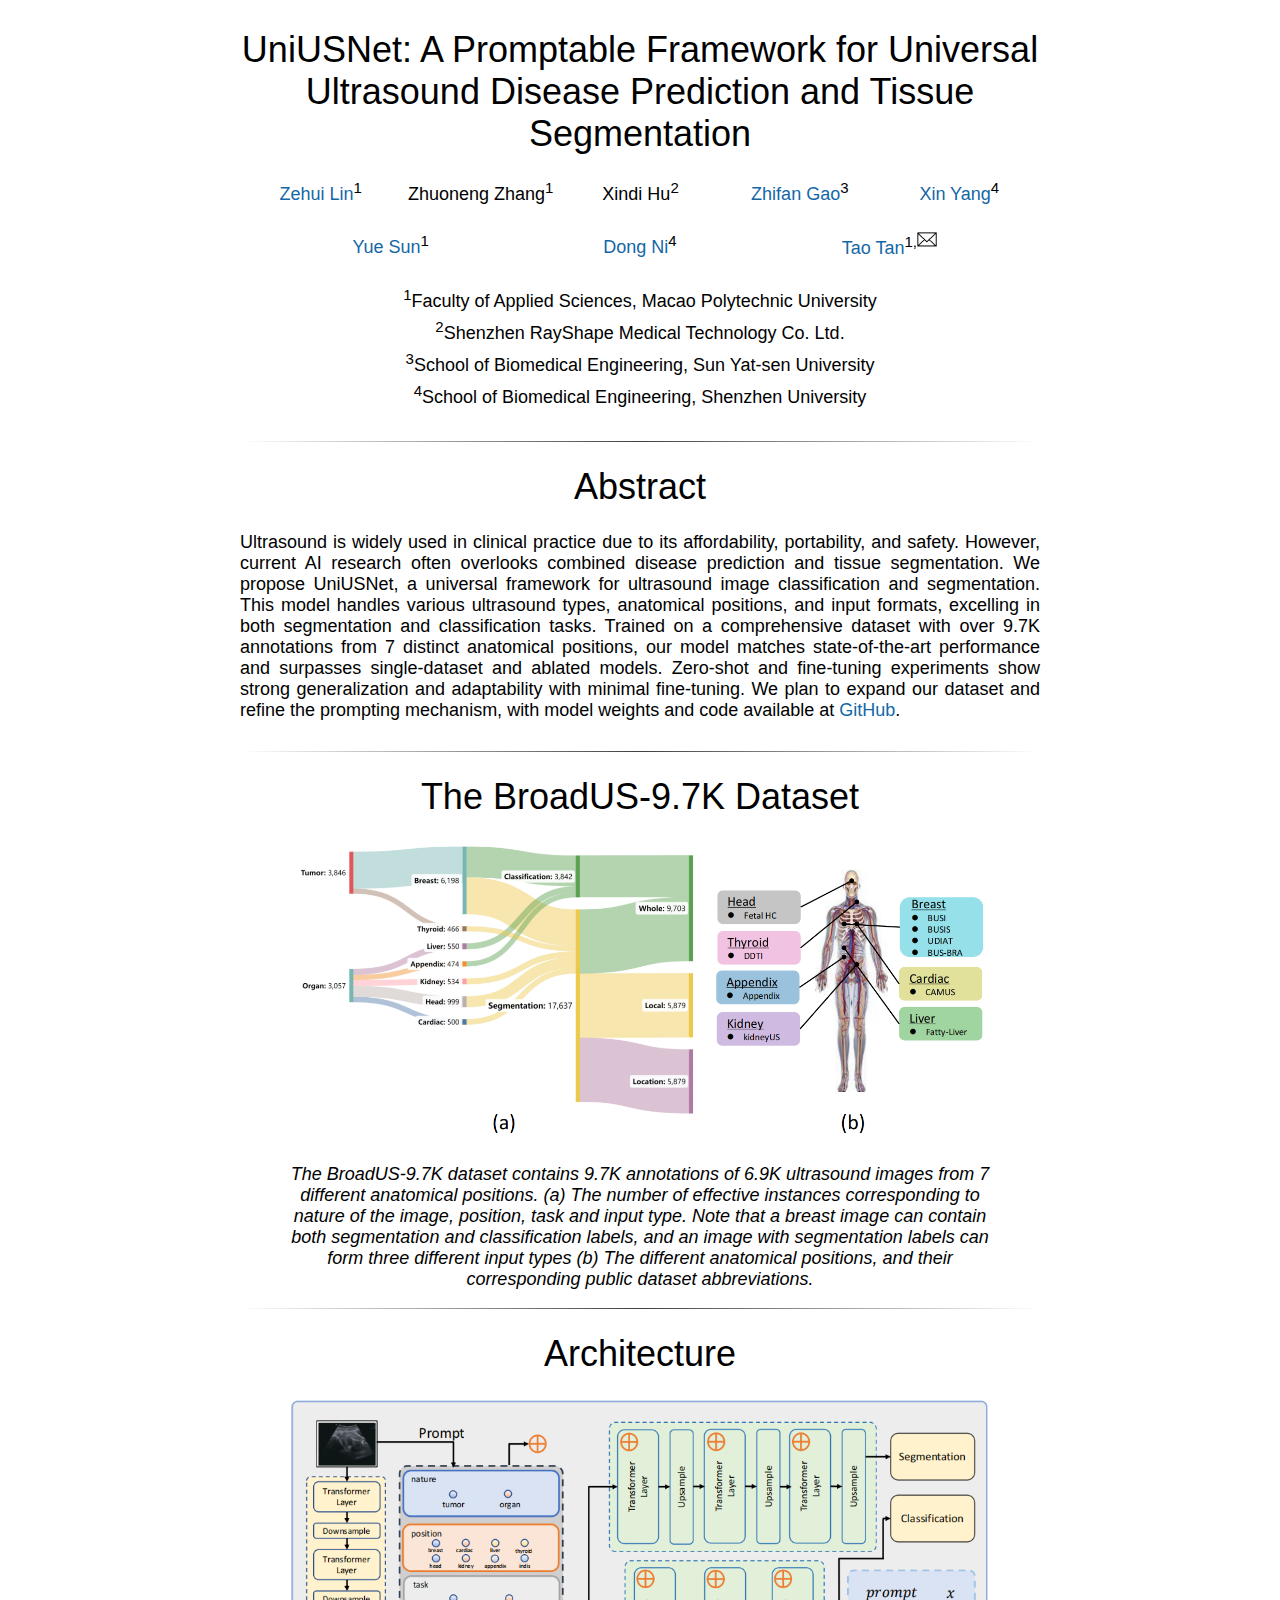
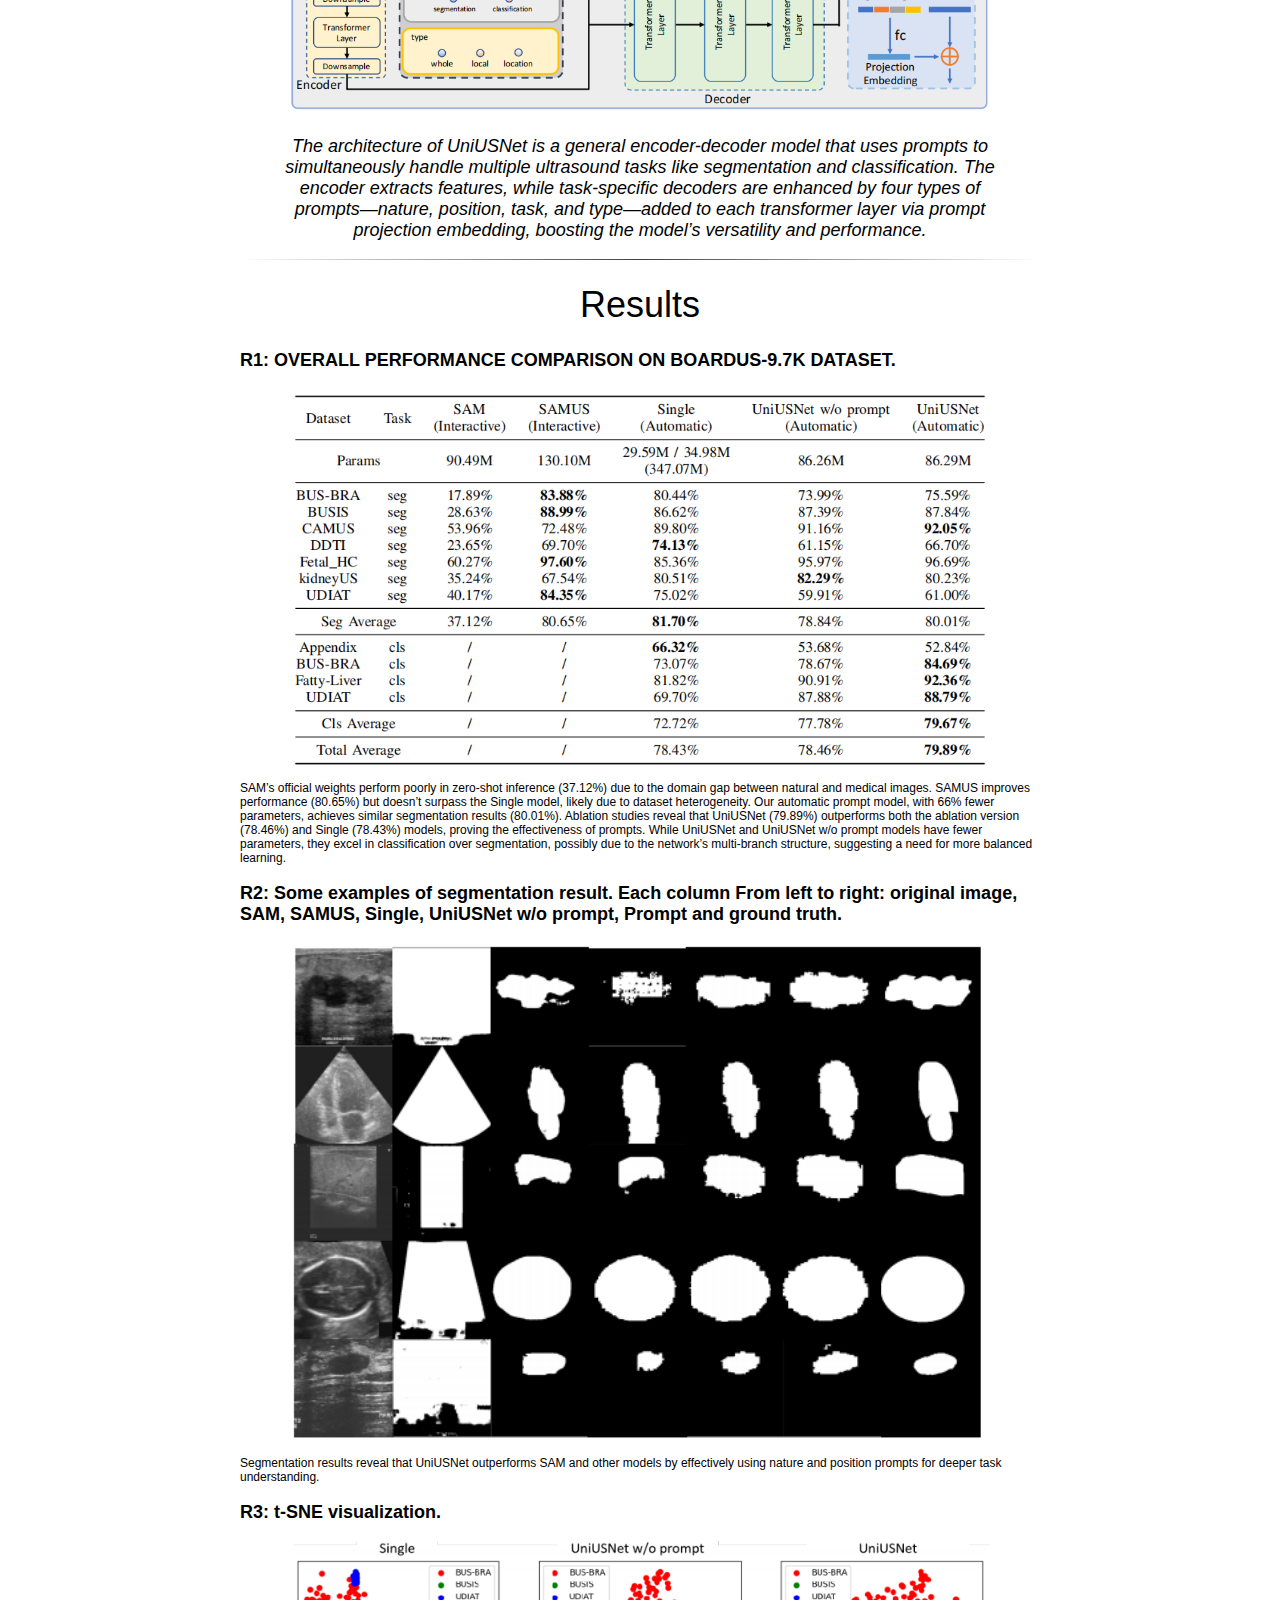
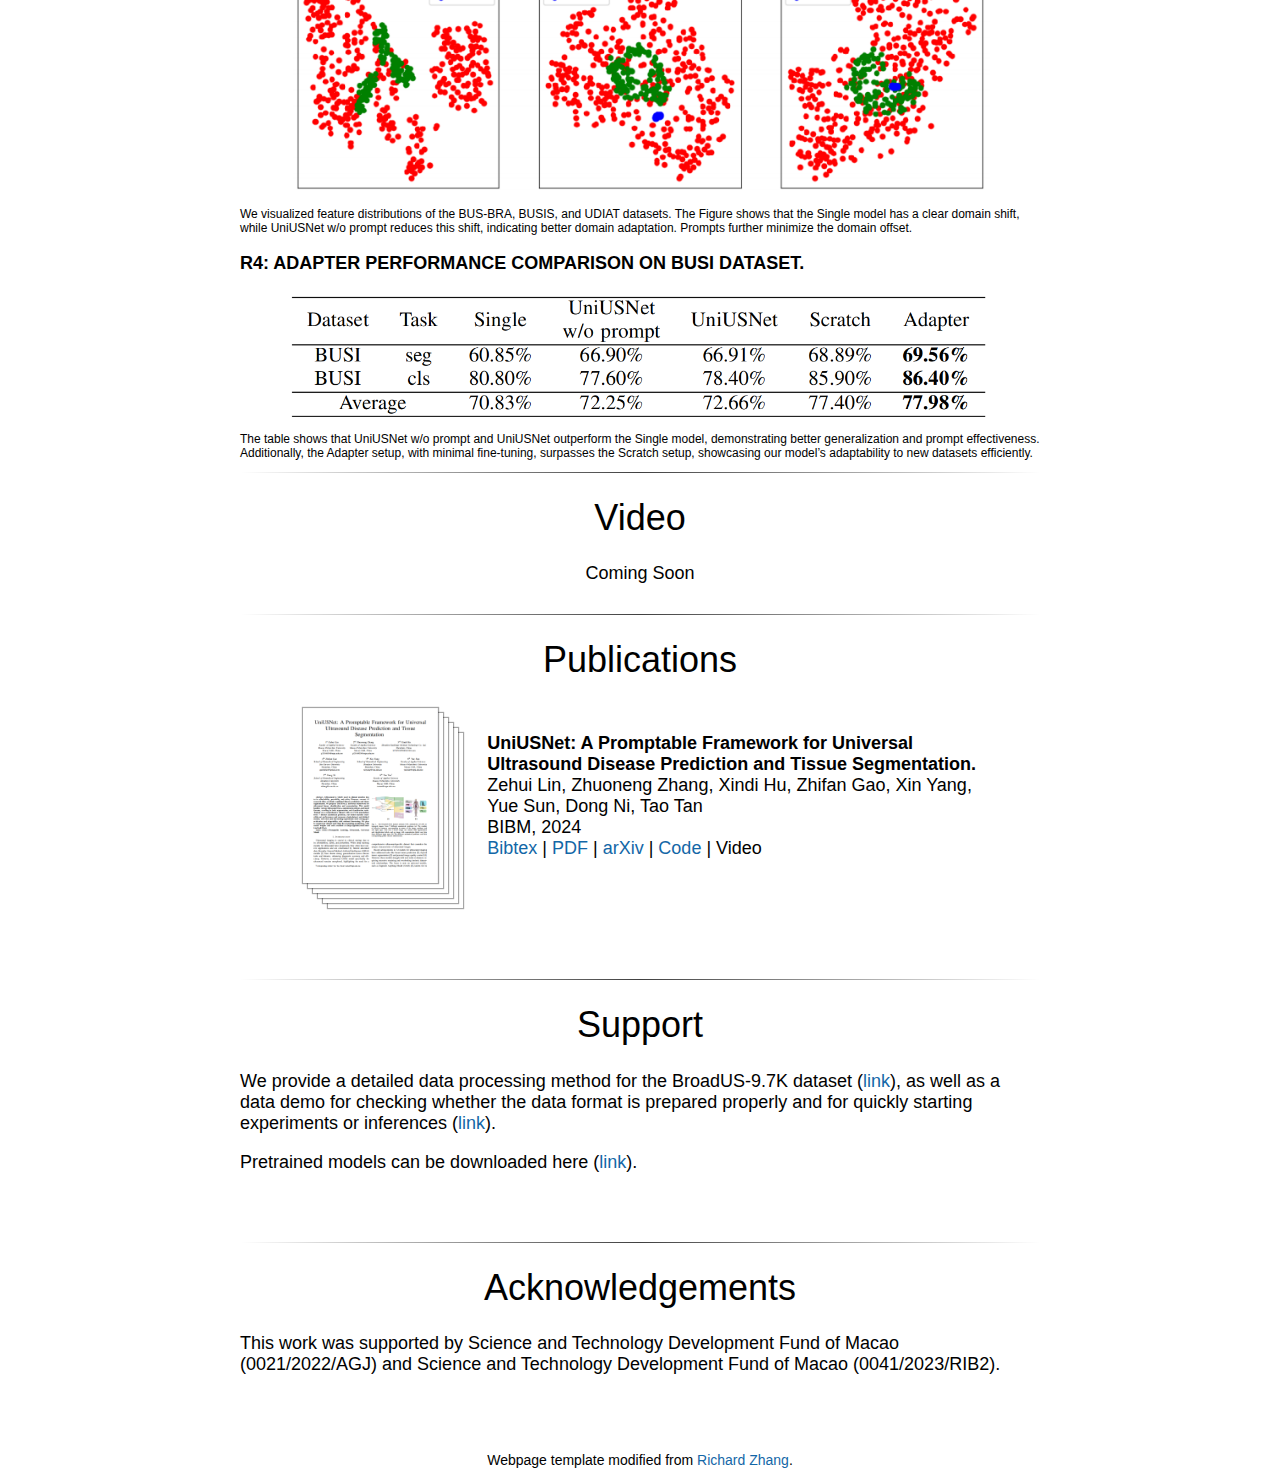
==== UniUSNet/index.html @ cc4ef0de "upload index.html for uniusnet" ====
<html>

<head>
    <meta http-equiv="Content-Type" content="text/html; charset=UTF-8">

    <meta name="viewport" content="width=device-width, initial-scale=1.0">
    <meta name="keywords"
        content="UniUSNet: A Promptable Framework for Universal Ultrasound Disease Prediction and Tissue Segmentation, UniUSNet">
    <meta name="description"
        content="UniUSNet: A Promptable Framework for Universal Ultrasound Disease Prediction and Tissue Segmentation, BIBM 2024">
    <title>UniUSNet: A Promptable Framework for Universal Ultrasound Disease Prediction and Tissue Segmentation</title>

    <link rel="stylesheet" type="text/css" href="./resources/text.css">

    <meta property="og:image" content='./resources/uniusnet.png'>
    <meta property="og:title"
        content="UniUSNet: A Promptable Framework for Universal Ultrasound Disease Prediction and Tissue Segmentation, BIBM 2024">
</head>




<body>

    <br>
    <center>
        <span style="font-size:36px">
            UniUSNet: A Promptable Framework for Universal Ultrasound Disease Prediction and Tissue Segmentation </span>
    </center>
    <br>

    <!-- 第一行作者 -->
    <table align="center" width="800px">
        <tbody>
            <tr>

                <td align="center" width="160px">
                    <center>
                        <span style="font-size:18px"><a href="https://zehui-lin.github.io/">Zehui
                                Lin</a><sup>1</sup></span>
                    </center>
                </td>

                <td align="center" width="160px">
                    <center>
                        <span style="font-size:18px">Zhuoneng Zhang<sup>1</sup></span>
                    </center>
                </td>

                <td align="center" width="160px">
                    <center>
                        <span style="font-size:18px">Xindi Hu<sup>2</sup></span>
                    </center>
                </td>

                <td align="center" width="160px">
                    <center>
                        <span style="font-size:18px"><a href="https://zhifan-gao.github.io/">Zhifan
                                Gao</a><sup>3</sup></span>
                    </center>
                </td>

                <td align="center" width="160px">
                    <center>
                        <span style="font-size:18px"><a href="https://xy0806.github.io/">Xin Yang</a><sup>4</sup></span>
                    </center>
                </td>

            </tr>
        </tbody>
    </table><br>


    <!-- 第二行作者 -->
    <table align="center" width="750px">
        <tbody>
            <tr>

                <td align="center" width="160px">
                    <center>
                        <span style="font-size:18px"><a
                                href="https://scholar.google.com/citations?hl=en&user=lxxn3CcAAAAJ">Yue
                                Sun</a><sup>1</sup></span>
                    </center>
                </td>

                <td align="center" width="160px">
                    <center>
                        <span style="font-size:18px"><a
                                href="https://scholar.google.com/citations?user=J27J2VUAAAAJ&hl=en&oi=ao">Dong
                                Ni</a><sup>4</sup></span>
                    </center>
                </td>

                <td align="center" width="160px">
                    <center>
                        <span style="font-size:18px"><a
                                href="https://scholar.google.com/citations?user=lLg3WRkAAAAJ&hl=en&oi=ao">Tao
                                Tan</a><sup>1,<img class="round" style="width:20px"
                                    src="./resources/corresponding_fig.png"></sup></span>
                    </center>
                </td>

            </tr>
        </tbody>
    </table><br>




    <!-- 单位 -->
    <table align="center" width="700px">
        <tbody>
            <tr>
                <td align="center" width="300px">
                    <center>
                        <span style="font-size:18px"><sup>1</sup>Faculty of Applied Sciences, Macao Polytechnic
                            University</span>
                    </center>
                </td>
            </tr>
        </tbody>
    </table>

    <table align="center" width="700px">
        <tbody>
            <tr>
                <td align="center" width="600px">
                    <center>
                        <span style="font-size:18px"><sup>2</sup>Shenzhen RayShape Medical Technology Co. Ltd.</span>
                    </center>
                </td>
            </tr>
        </tbody>
    </table>

    <table align="center" width="700px">
        <tbody>
            <tr>
                <td align="center" width="600px">
                    <center>
                        <span style="font-size:18px"><sup>3</sup>School of Biomedical Engineering,
                            Sun Yat-sen University</span>
                    </center>
                </td>

            </tr>
        </tbody>
    </table>

    <table align="center" width="700px">
        <tbody>
            <tr>
                <td align="center" width="600px">
                    <center>
                        <span style="font-size:18px"><sup>4</sup>School of Biomedical Engineering, Shenzhen
                            University</span>
                    </center>
                </td>

            </tr>
        </tbody>
    </table>

    <br>
    <hr>
    <center>
        <h1>Abstract</h1>
    </center>
    <div align="justify">
        Ultrasound is widely used in clinical practice due to its affordability, portability, and safety. However,
        current AI research often overlooks combined disease prediction and tissue segmentation. We propose UniUSNet, a
        universal framework for ultrasound image classification and segmentation. This model handles various ultrasound
        types, anatomical positions, and input formats, excelling in both segmentation and classification tasks. Trained
        on a comprehensive dataset with over 9.7K annotations from 7 distinct anatomical positions, our model matches
        state-of-the-art performance and surpasses single-dataset and ablated models. Zero-shot and fine-tuning
        experiments show strong generalization and adaptability with minimal fine-tuning. We plan to expand our dataset
        and refine the prompting mechanism, with model weights and code available at <a
            href="https://github.com/Zehui-Lin/UniUSNet">GitHub</a>.
    </div>
    <br>

    <hr>
    <center>
        <h1>The BroadUS-9.7K Dataset</h1>
    </center>
    <p>
    <figure>
        <img style="width:700px" src='./resources/dataset.png'>
        <br><br>
        <figcaption>The BroadUS-9.7K dataset contains 9.7K annotations of 6.9K ultrasound images from 7 different
            anatomical positions. (a) The number of effective instances corresponding to nature of the image, position,
            task and input type. Note that a breast image can contain both segmentation and classification labels, and
            an image with segmentation labels can form three different input types (b) The different anatomical
            positions, and their corresponding public dataset abbreviations.
        </figcaption>
    </figure>
    </p>


    <hr>
    <center>
        <h1>Architecture</h1>
    </center>
    <p>
    <figure>
        <img style="width:700px" src='./resources/uniusnet.png'>
        <br><br>
        <figcaption>The architecture of UniUSNet is a general encoder-decoder model that uses prompts to simultaneously
            handle multiple ultrasound tasks like segmentation and classification. The encoder extracts features, while
            task-specific decoders are enhanced by four types of prompts—nature, position, task, and type—added to each
            transformer layer via prompt projection embedding, boosting the model’s versatility and performance.
        </figcaption>
    </figure>
    </p>


    <hr>
    <center>
        <h1>Results</h1>
    </center>

    <p style="font-weight: bold; font-size: large;">
        R1: OVERALL PERFORMANCE COMPARISON ON BOARDUS-9.7K DATASET.
    </p>
    <p>
        <center><img style="width:700px" src='./resources/result1.png'></center>
    </p>
    <p>
        <style>
            p {
                font-size: 12px;
            }
        </style>
            SAM’s official weights perform poorly in zero-shot inference (37.12%) due to the domain gap between natural and medical images. SAMUS improves performance (80.65%) but doesn’t surpass the Single model, likely due to dataset heterogeneity. Our automatic prompt model, with 66% fewer parameters, achieves similar segmentation results (80.01%). Ablation studies reveal that UniUSNet (79.89%) outperforms both the ablation version (78.46%) and Single (78.43%) models, proving the effectiveness of prompts. While UniUSNet and UniUSNet w/o prompt models have fewer parameters, they excel in classification over segmentation, possibly due to the network’s multi-branch structure, suggesting a need for more balanced learning.
    </p>

    <p style="font-weight: bold; font-size: large;">
        R2: Some examples of segmentation result. Each column From left to
        right: original image, SAM, SAMUS, Single, UniUSNet w/o prompt, Prompt
        and ground truth.
    </p>
    <p>
        <center><img style="width:700px" src='./resources/result2.png'></center>
    </p>

    <p>
        <style>
            p {
                font-size: 12px;
            }
        </style>
        Segmentation results reveal that UniUSNet outperforms SAM and other models by effectively using nature and position prompts for deeper task understanding.
    </p>

    <p style="font-weight: bold; font-size: large;">
        R3: t-SNE visualization.
    </p>
    <p>
        <center><img style="width:700px" src='./resources/result3.png'></center>
    </p>

    <p>
        <style>
            p {
                font-size: 12px;
            }
        </style>
        We visualized feature distributions of the BUS-BRA, BUSIS, and UDIAT datasets. The Figure shows that the Single model has a clear domain shift, while UniUSNet w/o prompt reduces this shift, indicating better domain adaptation. Prompts further minimize the domain offset.
    </p>

    <p style="font-weight: bold; font-size: large;">
        R4: ADAPTER PERFORMANCE COMPARISON ON BUSI DATASET.
    </p>
    <p>
        <center><img style="width:700px" src='./resources/result4.png'></center>
    </p>

    <p>
        <style>
            p {
                font-size: 12px;
            }
        </style>
       The table shows that UniUSNet w/o prompt and UniUSNet outperform the Single model, demonstrating better generalization and prompt effectiveness. Additionally, the Adapter setup, with minimal fine-tuning, surpasses the Scratch setup, showcasing our model’s adaptability to new datasets efficiently.
    </p>


    <hr>
    <center>
        <h1>Video</h1>
    </center>
    <center>
        <!-- Coming Soon -->
        Coming Soon
    </center>
    <br>

    <hr>
    <center>
        <h1>Publications</h1>
    </center>

    <script type="text/javascript">
        function show_hide(eid) {
            var x = document.getElementById(eid);
            if (x.style.display === "none") {
                x.style.display = "block";
            } else {
                x.style.display = "none";
            }
        }
    </script>

    <table align="center" width="700px">
        <tbody>
            <tr>
                <td>
                    <a href="https://zehui-lin.github.io/UniUSNet/"><img class="layered-paper-big" style="height:175px"
                            src="./resources/uniusnet_page1.png"></a>
                </td>

                <td width="500px">
                    <span style="font-size:18px">

                        <div class="title">
                            <b>UniUSNet: A Promptable Framework for Universal Ultrasound Disease Prediction and Tissue
                                Segmentation.</b>
                        </div>

                        <div class="authors">
                            Zehui Lin,
                            Zhuoneng Zhang,
                            Xindi Hu,
                            Zhifan Gao,
                            Xin Yang,
                            Yue Sun,
                            Dong Ni,
                            Tao Tan
                        </div>

                        <div class="conf">
                            BIBM, 2024
                        </div>

                        <div class="links">
                            <a href="javascript:;" onclick="show_hide('Biblin2024uniusnet')"> Bibtex </a>
                            | <a href="https://arxiv.org/pdf/2406.01154"> PDF </a>
                            | <a href="https://arxiv.org/abs/2406.01154"> arXiv </a>
                            | <a href="https://github.com/Zehui-Lin/UniUSNet"> Code </a>
                            | Video
                        </div>

                        <div style="display: none;" class="BibtexExpand" id="Biblin2024uniusnet">
                            <div style="width:500px;overflow:visible;">
                                <pre class="bibtex" style="font-size:12px">@article{lin2024uniusnet,
title={UniUSNet: A Promptable Framework for Universal Ultrasound Disease Prediction and TissueSegmentation},
author={Lin, Zehui and Zhang, Zhuoneng and Hu, Xindi and Gao, Zhifan and Yang, Xin and Sun, Yue andNi, Dong and Tan, Tao},
journal={arXiv preprint arXiv:2406.01154},
year={2024}
}
                                </pre>
                            </div>
                        </div>
                    </span>
                </td>
            </tr>
        </tbody>
    </table>



    <br><br>
    <br><br>
    <hr>

    <center>
        <h1>Support</h1>
    </center>

    <p style="font-size:18px;">
        We provide a detailed data processing method for the BroadUS-9.7K dataset (<a href="https://github.com/Zehui-Lin/UniUSNet?tab=readme-ov-file#data">link</a>), as well as a data demo for checking whether the data format is prepared properly and for quickly starting experiments or inferences (<a href="https://github.com/Zehui-Lin/UniUSNet/tree/main/data_demo">link</a>).
    </p>

    <p style="font-size:18px;">
        Pretrained models can be downloaded here (<a href="https://pan.baidu.com/s/1uciwM5K4wRiMWnrAsB4qMQ?pwd=x390">link</a>).
    </p>

    <br><br>
    <hr>

    <center>
        <h1>Acknowledgements</h1>
    </center>
    This work was supported by Science and Technology Development Fund of Macao (0021/2022/AGJ) and Science and Technology Development Fund of Macao (0041/2023/RIB2).

    <br><br>
    <br><br>

    <p style="text-align:center;font-size:14px;">
        Webpage template modified from <a href="https://richzhang.github.io/splitbrainauto/">Richard Zhang</a>.
    </p>


</body>
</html>
---- UniUSNet/resources/text.css ----
body {
    font-family: "HelveticaNeue-Light", "Helvetica Neue Light", "Helvetica Neue", Helvetica, Arial, "Lucida Grande", sans-serif;
    font-weight: 300;
    font-size: 18px;
    margin-left: auto;
    margin-right: auto;
    width: 800px;
}

h1 {
    font-weight: 300;
}

.disclaimerbox {
    background-color: #eee;
    border: 1px solid #eeeeee;
    border-radius: 10px;
    -moz-border-radius: 10px;
    -webkit-border-radius: 10px;
    padding: 20px;
}

video.header-vid {
    height: 140px;
    border: 1px solid black;
    border-radius: 10px;
    -moz-border-radius: 10px;
    -webkit-border-radius: 10px;
}

img.header-img {
    height: 140px;
    border: 1px solid black;
    border-radius: 10px;
    -moz-border-radius: 10px;
    -webkit-border-radius: 10px;
}

img.rounded {
    border: 0px solid #eeeeee;
    border-radius: 10px;
    -moz-border-radius: 10px;
    -webkit-border-radius: 10px;
}

a:link,
a:visited {
    color: #1367a7;
    text-decoration: none;
}

a:hover {
    color: #208799;
}

td.dl-link {
    height: 160px;
    text-align: center;
    font-size: 22px;
}

.layered-paper-big {
    /* modified from: http://css-tricks.com/snippets/css/layered-paper/ */
    box-shadow:
        0px 0px 1px 1px rgba(0, 0, 0, 0.35),
        /* The top layer shadow */
        5px 5px 0 0px #fff,
        /* The second layer */
        5px 5px 1px 1px rgba(0, 0, 0, 0.35),
        /* The second layer shadow */
        10px 10px 0 0px #fff,
        /* The third layer */
        10px 10px 1px 1px rgba(0, 0, 0, 0.35),
        /* The third layer shadow */
        15px 15px 0 0px #fff,
        /* The fourth layer */
        15px 15px 1px 1px rgba(0, 0, 0, 0.35),
        /* The fourth layer shadow */
        20px 20px 0 0px #fff,
        /* The fifth layer */
        20px 20px 1px 1px rgba(0, 0, 0, 0.35),
        /* The fifth layer shadow */
        25px 25px 0 0px #fff,
        /* The fifth layer */
        25px 25px 1px 1px rgba(0, 0, 0, 0.35);
    /* The fifth layer shadow */
    margin-left: 10px;
    margin-right: 45px;
}

.paper-big {
    /* modified from: http://css-tricks.com/snippets/css/layered-paper/ */
    box-shadow:
        0px 0px 1px 1px rgba(0, 0, 0, 0.35);
    /* The top layer shadow */

    margin-left: 10px;
    margin-right: 45px;
}


.layered-paper {
    /* modified from: http://css-tricks.com/snippets/css/layered-paper/ */
    box-shadow:
        0px 0px 1px 1px rgba(0, 0, 0, 0.35),
        /* The top layer shadow */
        5px 5px 0 0px #fff,
        /* The second layer */
        5px 5px 1px 1px rgba(0, 0, 0, 0.35),
        /* The second layer shadow */
        10px 10px 0 0px #fff,
        /* The third layer */
        10px 10px 1px 1px rgba(0, 0, 0, 0.35);
    /* The third layer shadow */
    margin-top: 5px;
    margin-left: 10px;
    margin-right: 30px;
    margin-bottom: 5px;
}

.vert-cent {
    position: relative;
    top: 50%;
    transform: translateY(-50%);
}

hr {
    border: 0;
    height: 1px;
    background-image: linear-gradient(to right, rgba(0, 0, 0, 0), rgba(0, 0, 0, 0.75), rgba(0, 0, 0, 0));
}

figure {
    text-align: center;
}

figcaption {
    font-style: italic;
    margin-top: 5px;
}
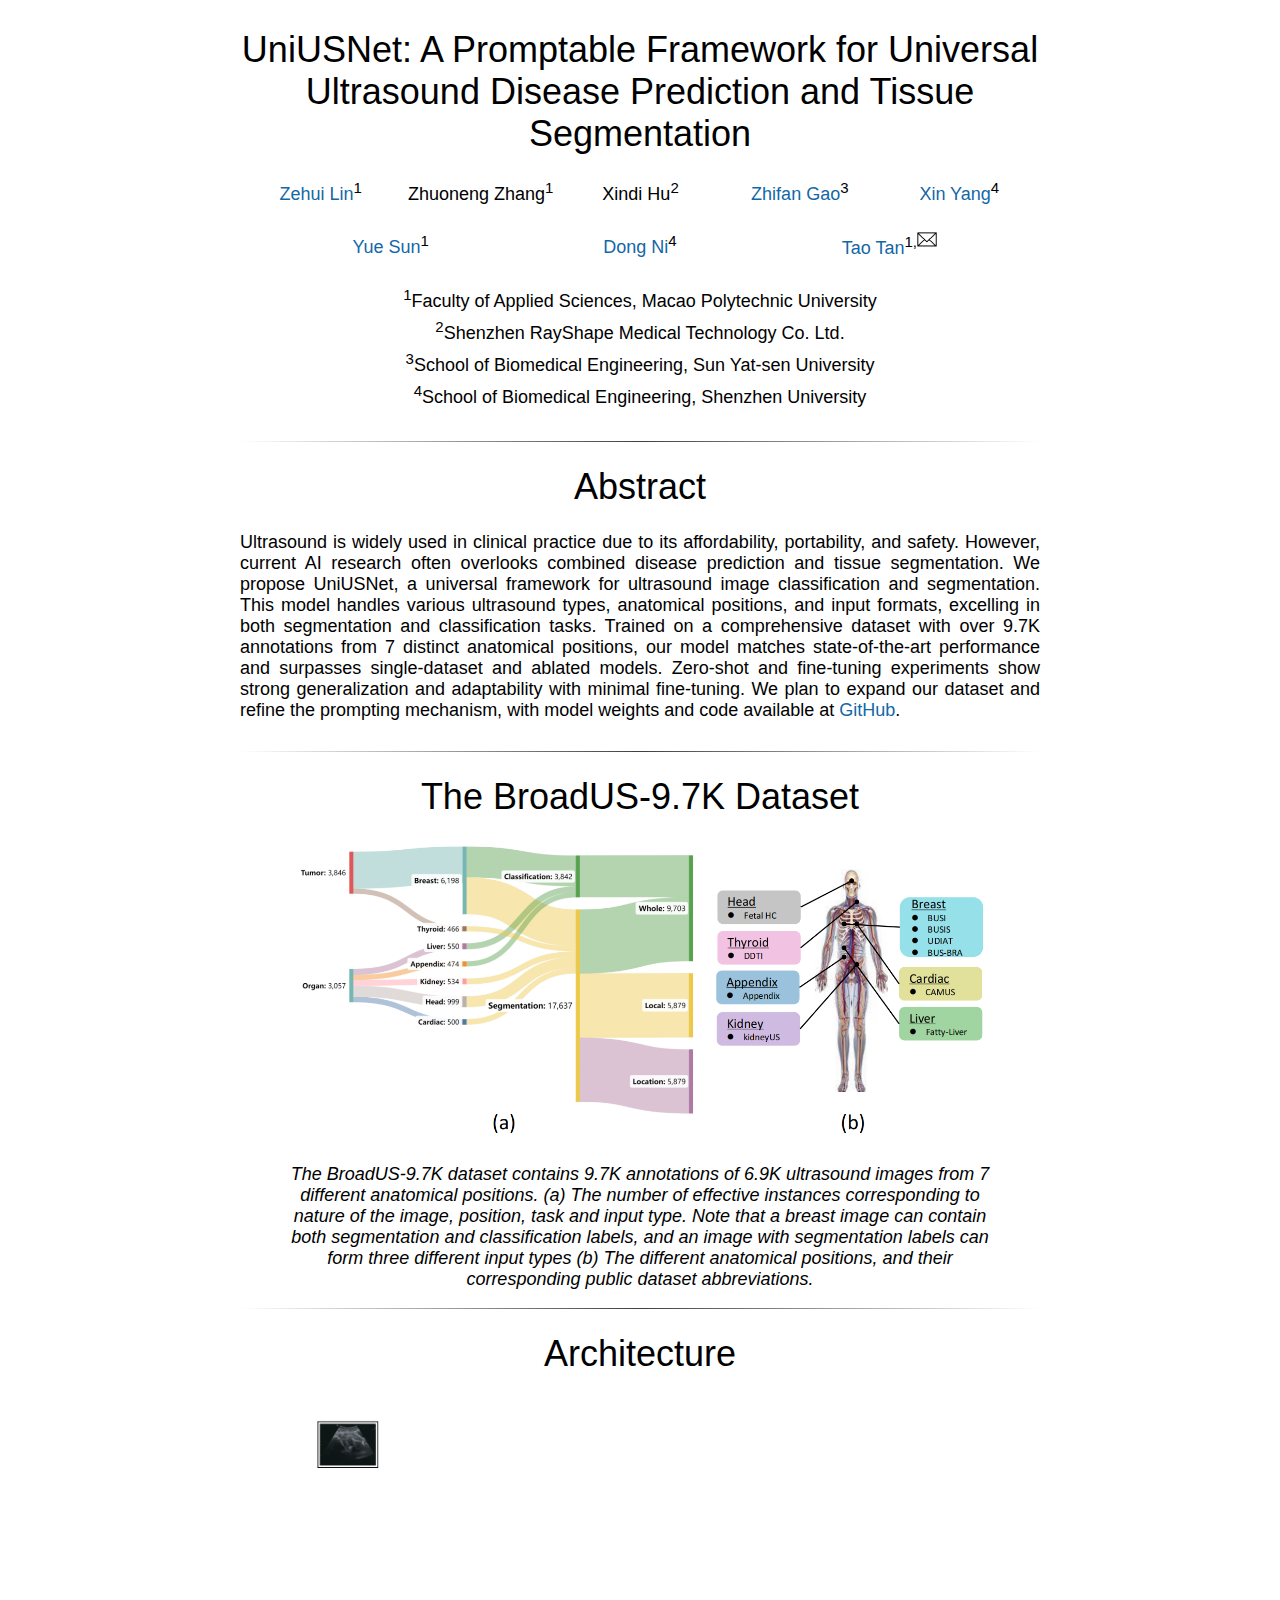
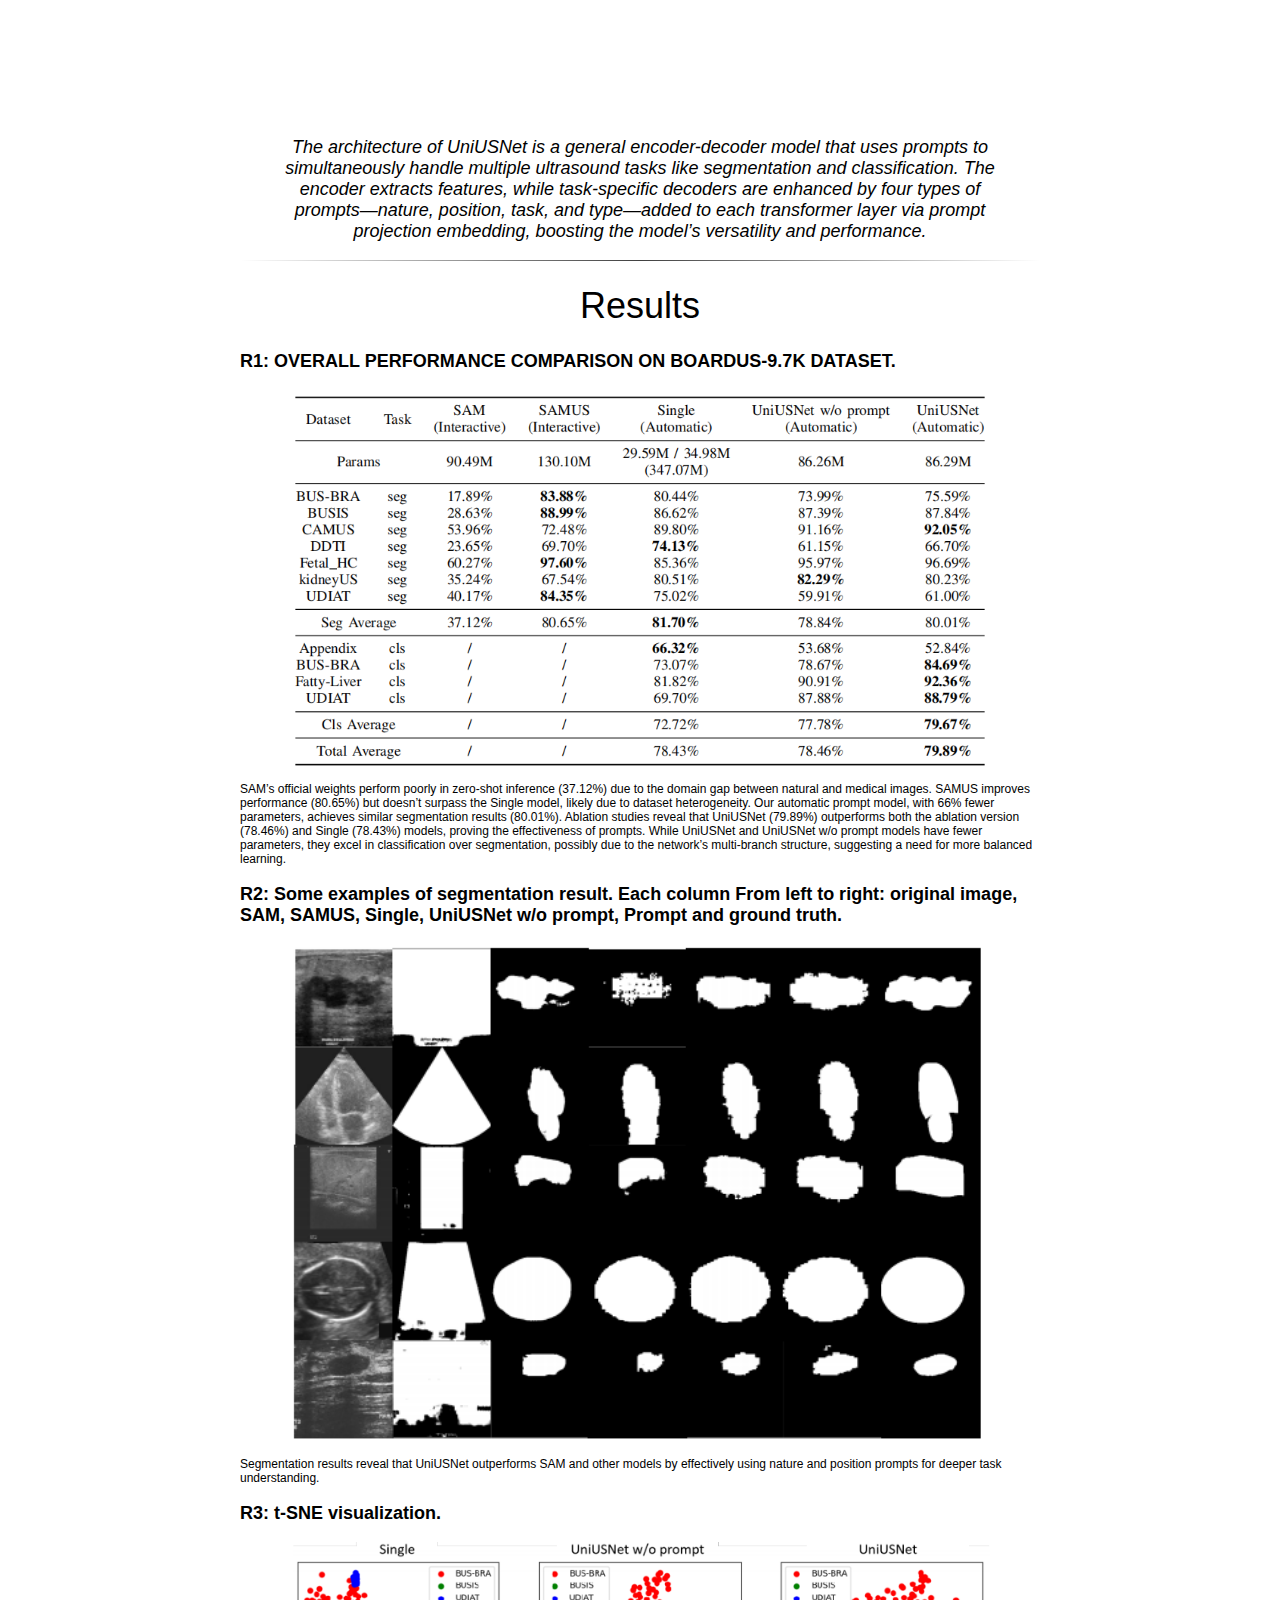
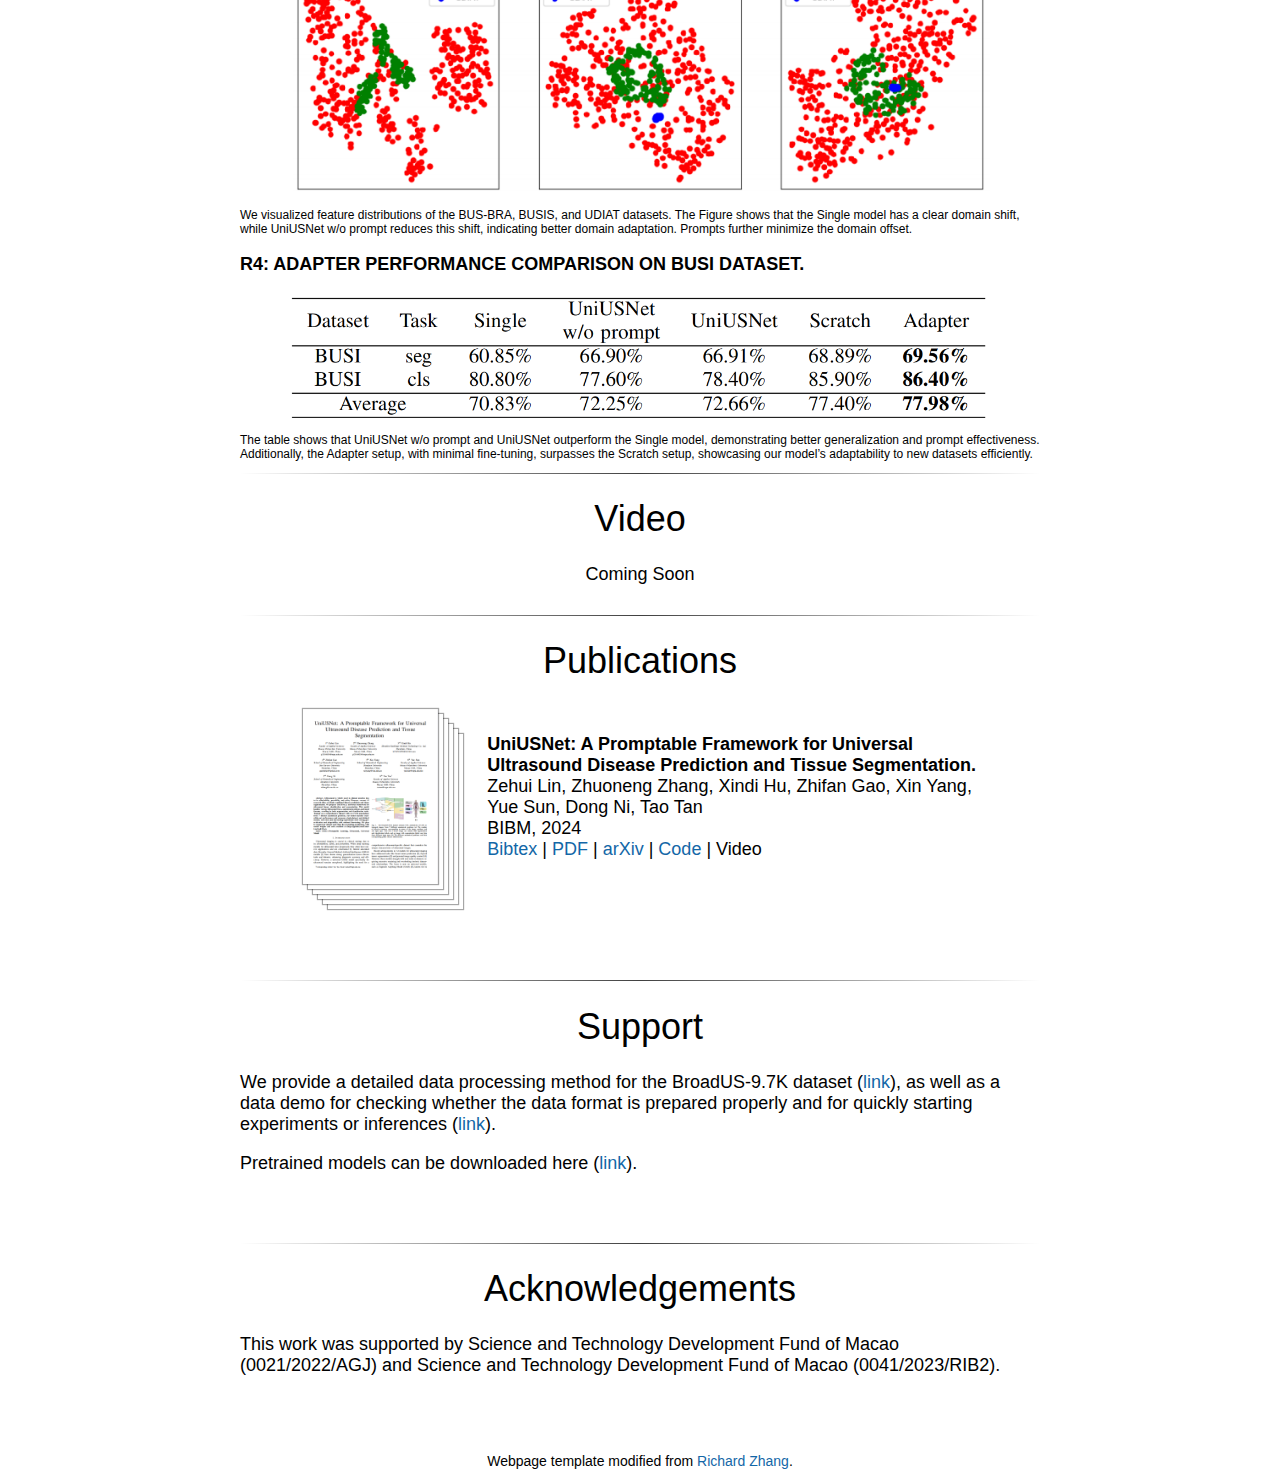
==== commit 3f1ec11c: "Update image source in index.html" ====
--- a/UniUSNet/index.html
+++ b/UniUSNet/index.html
@@ -204,7 +204,7 @@
     </center>
     <p>
     <figure>
-        <img style="width:700px" src='./resources/uniusnet.png'>
+        <img style="width:700px" src='./resources/uniusnet.gif'>
         <br><br>
         <figcaption>The architecture of UniUSNet is a general encoder-decoder model that uses prompts to simultaneously
             handle multiple ultrasound tasks like segmentation and classification. The encoder extracts features, while
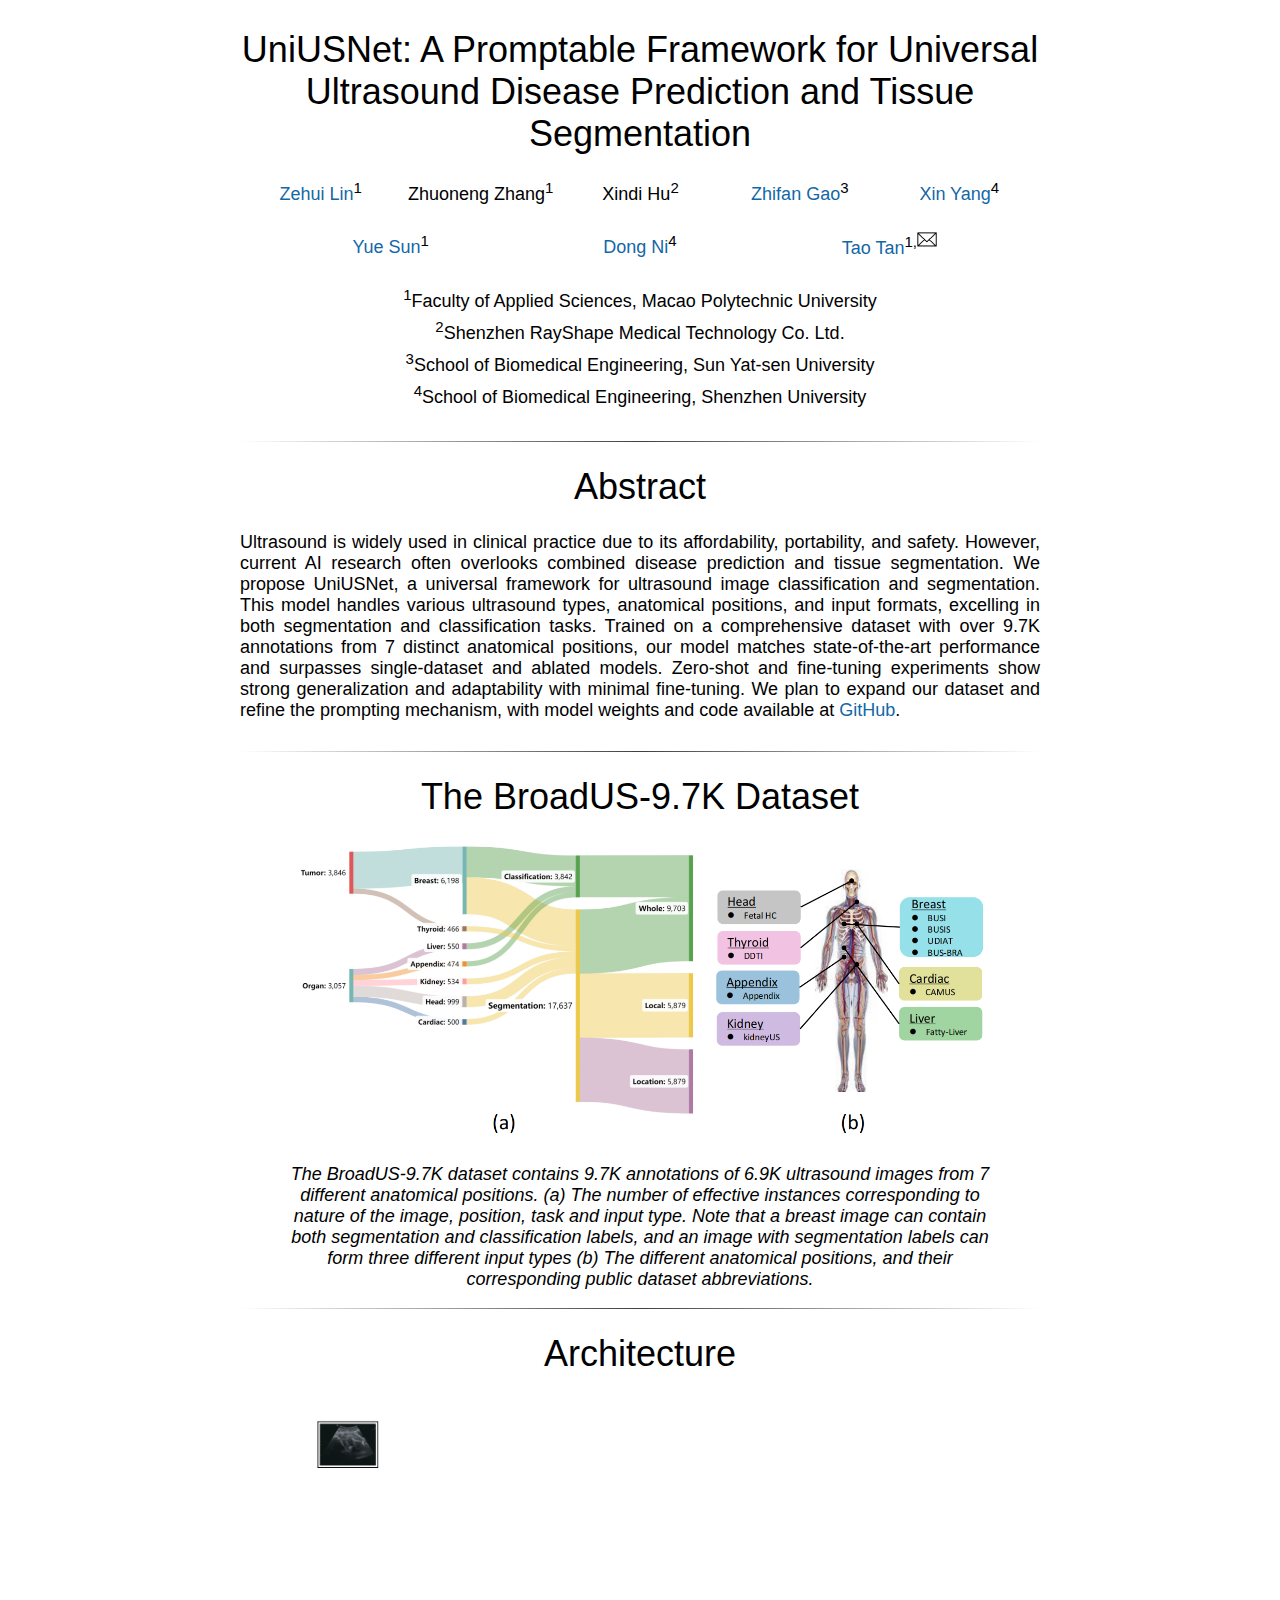
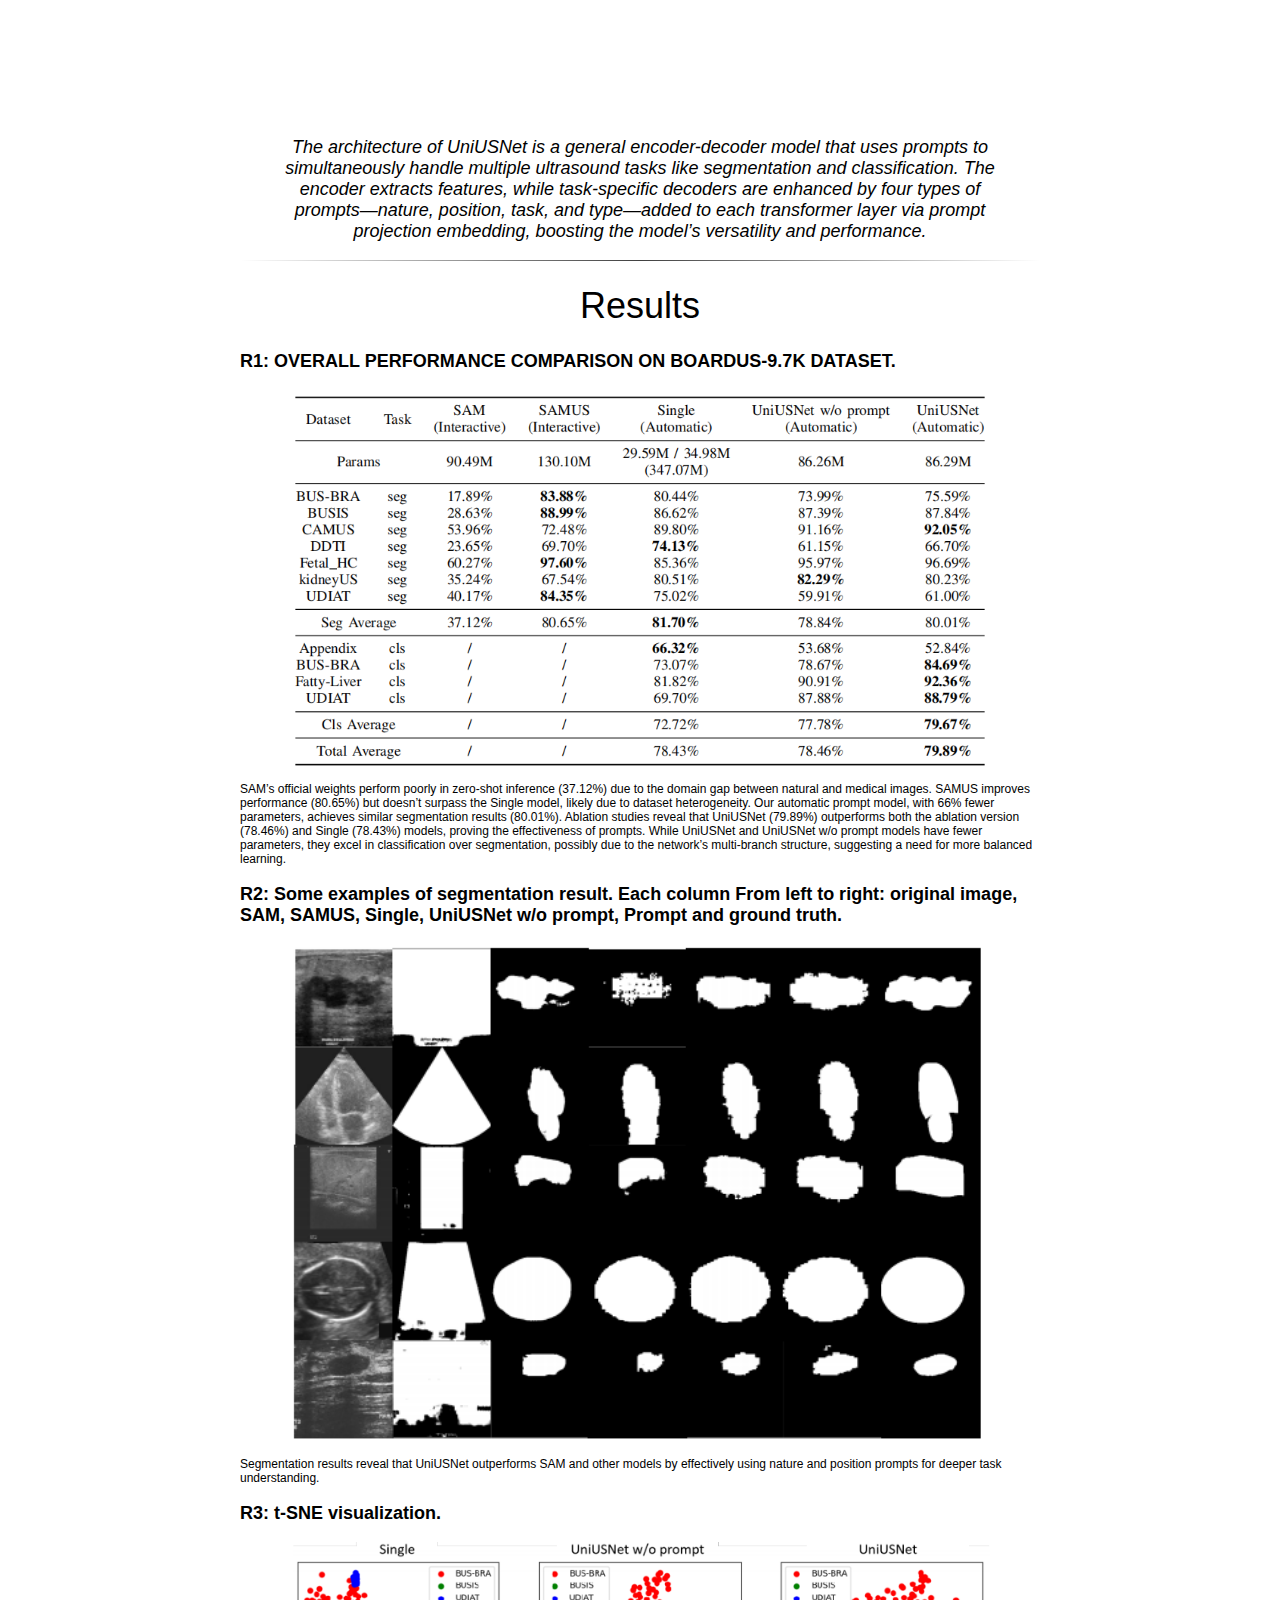
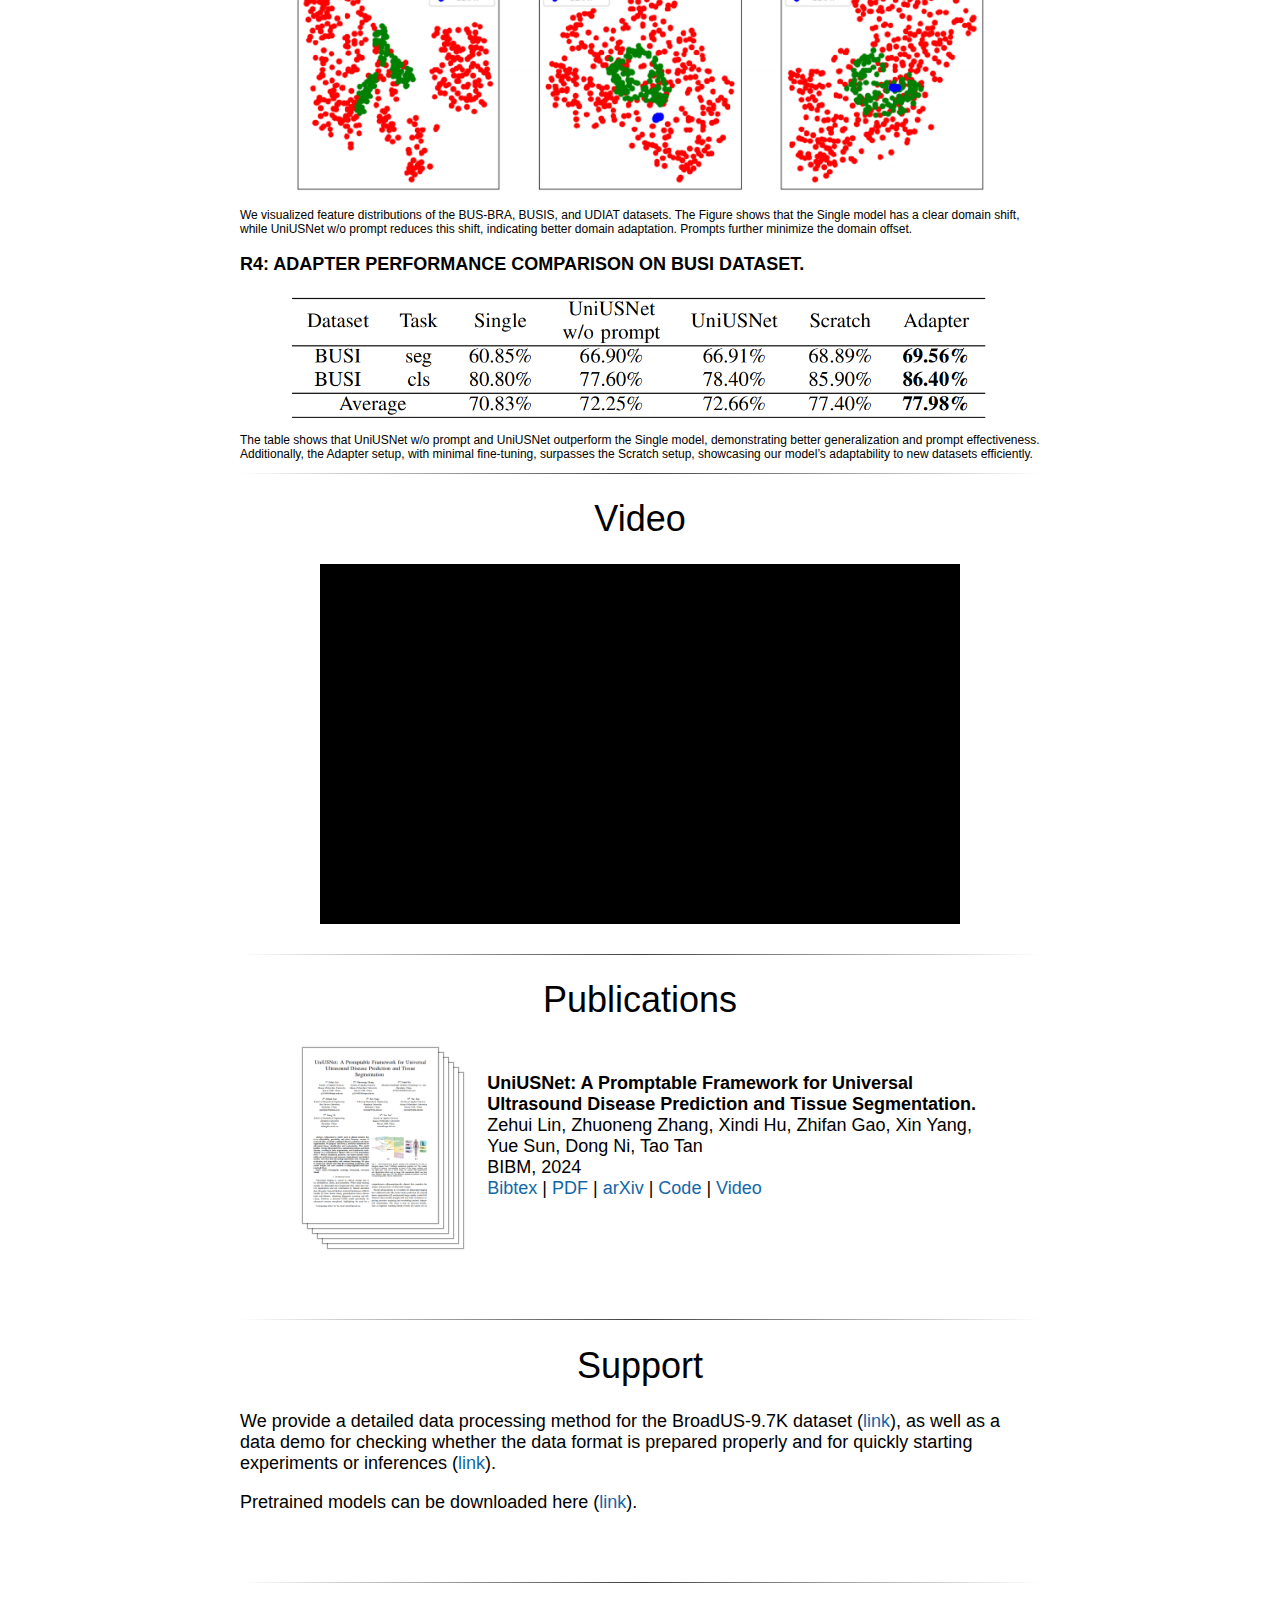
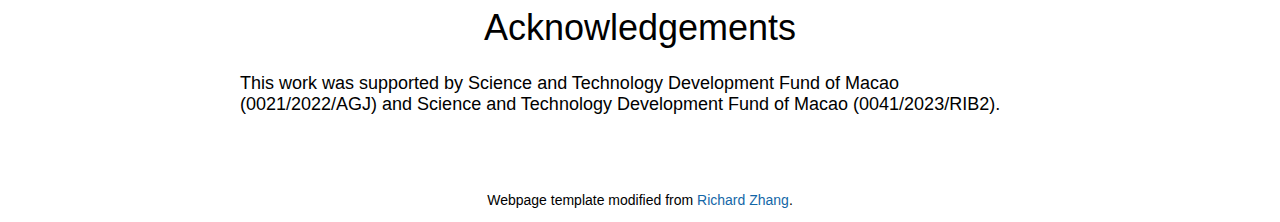
==== commit 79c4fb24: "update video" ====
--- a/UniUSNet/index.html
+++ b/UniUSNet/index.html
@@ -291,8 +291,7 @@
         <h1>Video</h1>
     </center>
     <center>
-        <!-- Coming Soon -->
-        Coming Soon
+        <iframe width="640" height="360" src="./resources/8OoQN1Yky0E.html" frameborder="0" allow="accelerometer; autoplay; encrypted-media; gyroscope; picture-in-picture" allowfullscreen=""></iframe>
     </center>
     <br>
 
@@ -348,7 +347,7 @@
                             | <a href="https://arxiv.org/pdf/2406.01154"> PDF </a>
                             | <a href="https://arxiv.org/abs/2406.01154"> arXiv </a>
                             | <a href="https://github.com/Zehui-Lin/UniUSNet"> Code </a>
-                            | Video
+                            | <a href="https://youtu.be/8OoQN1Yky0E"> Video </a>
                         </div>
 
                         <div style="display: none;" class="BibtexExpand" id="Biblin2024uniusnet">
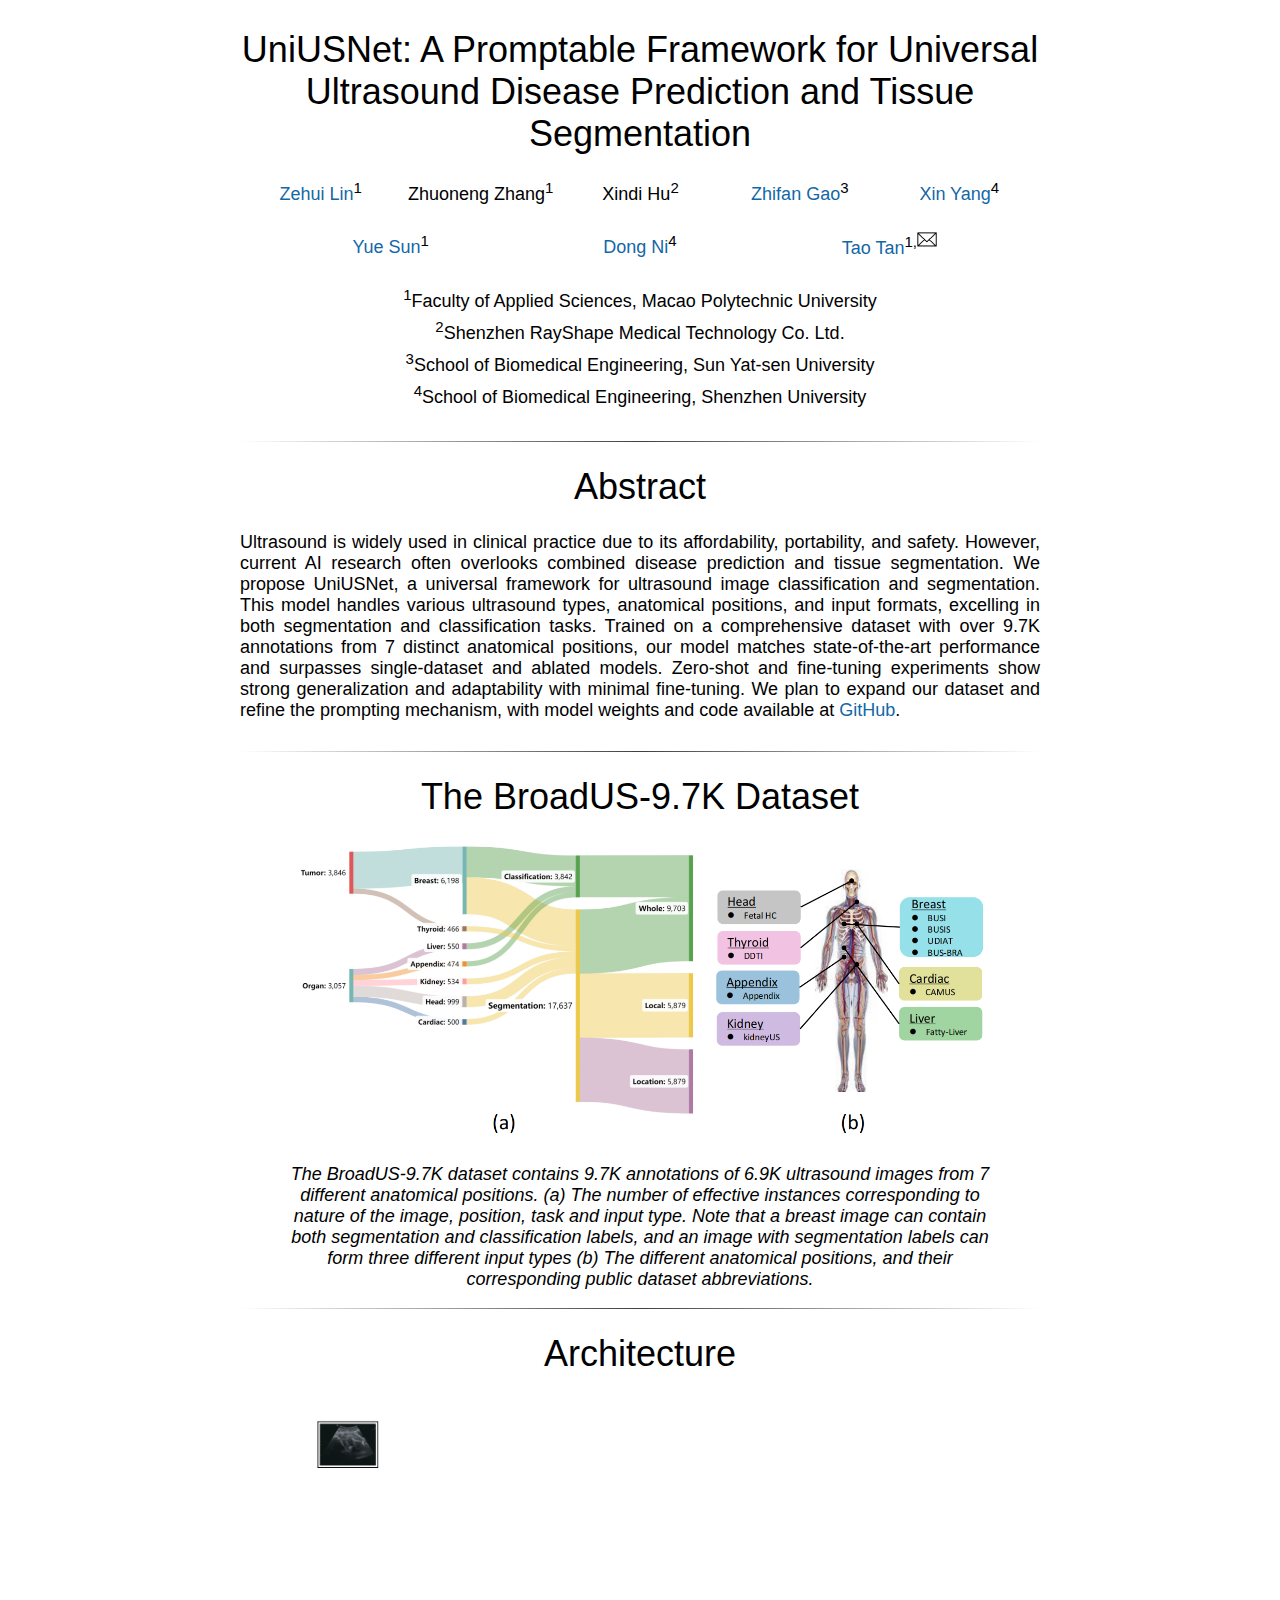
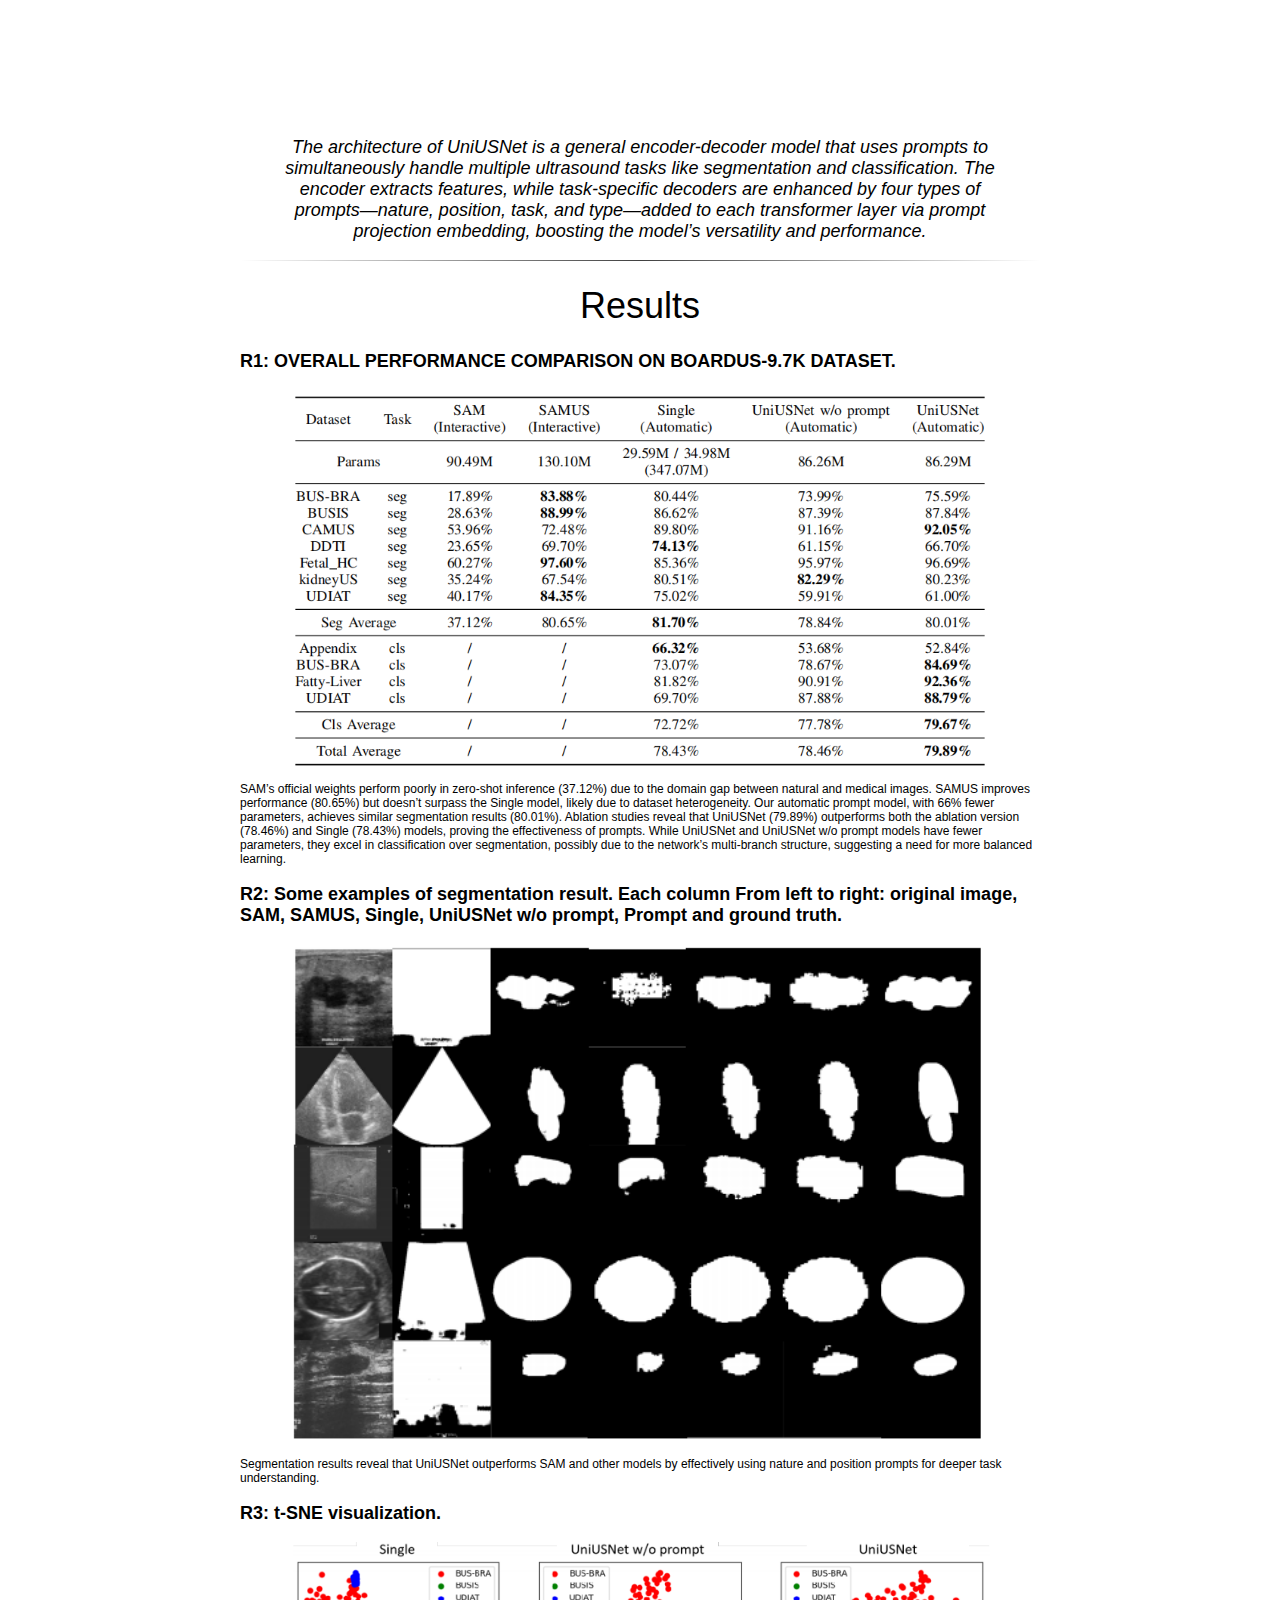
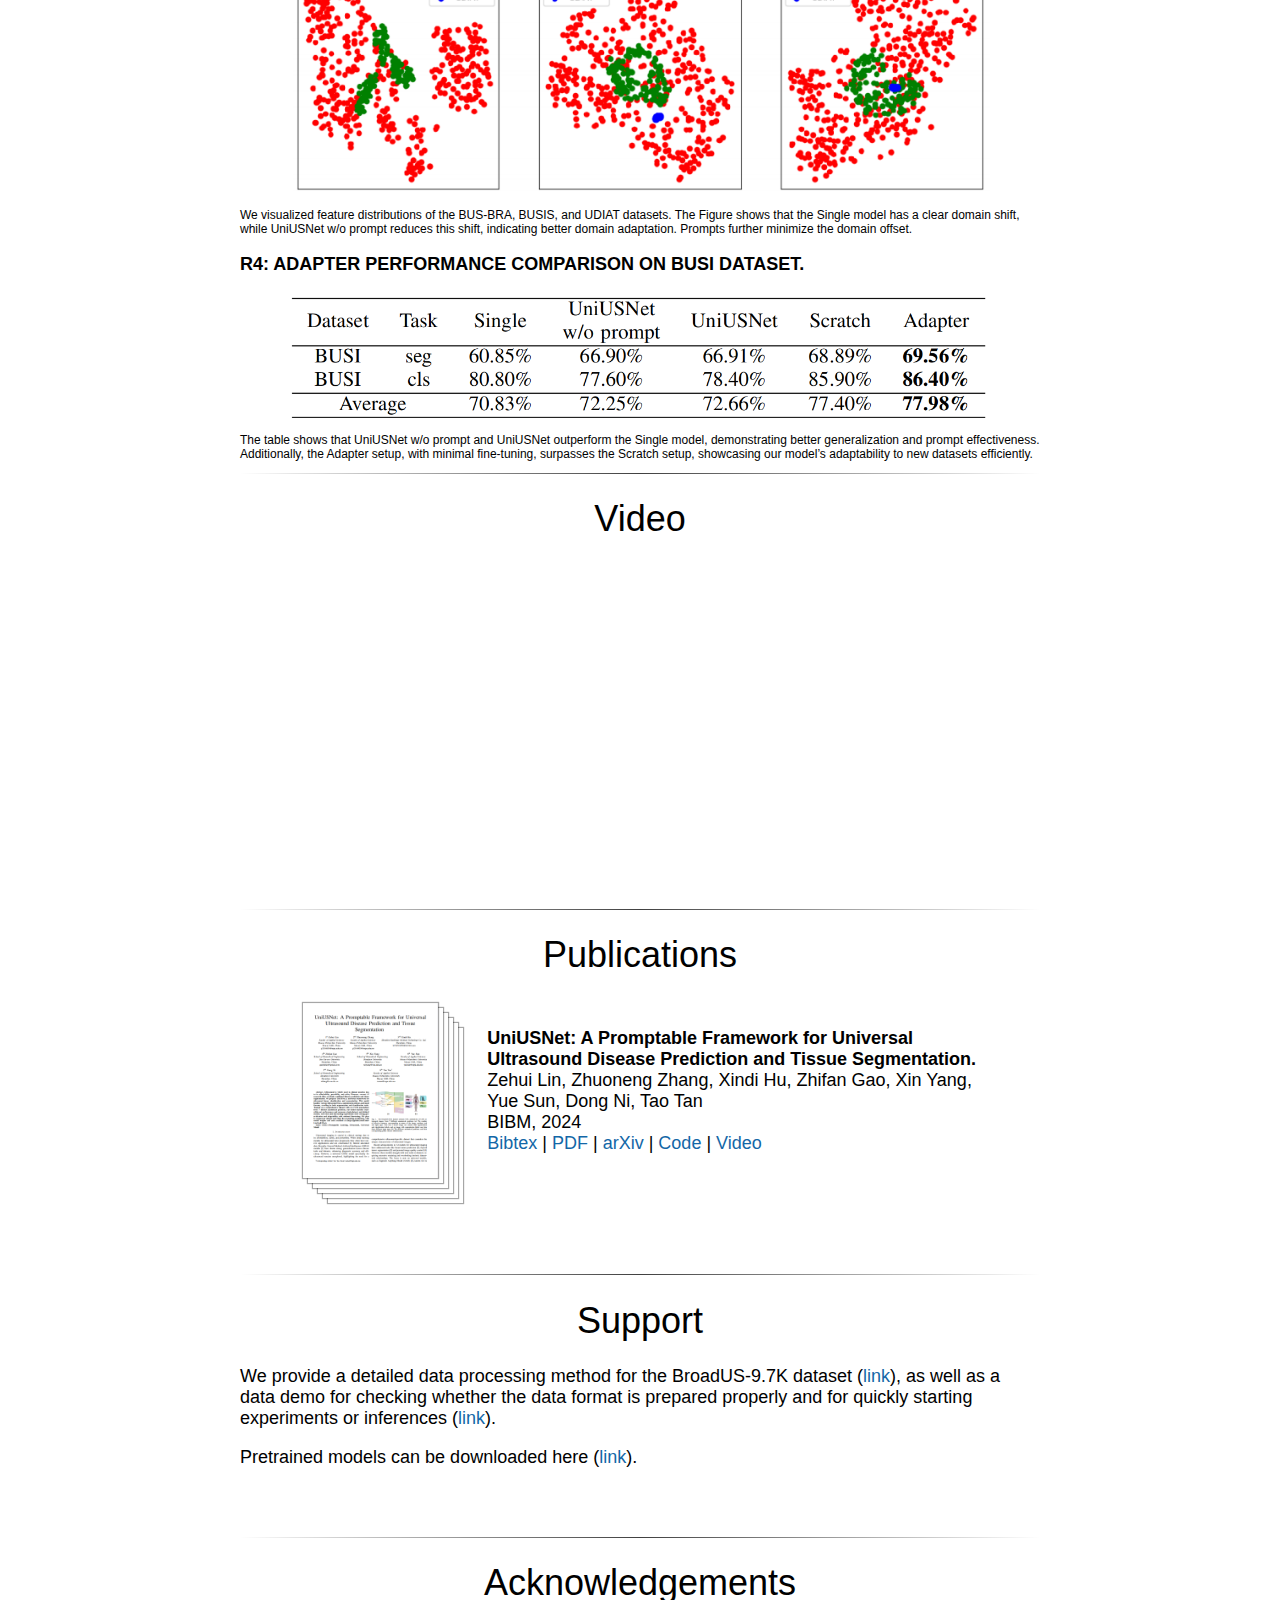
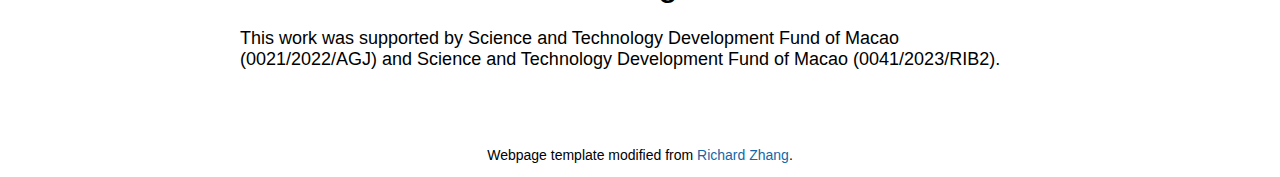
==== commit 975fd89c: "Update video source in index.html" ====
--- a/UniUSNet/index.html
+++ b/UniUSNet/index.html
@@ -291,9 +291,10 @@
         <h1>Video</h1>
     </center>
     <center>
-        <iframe width="640" height="360" src="./resources/8OoQN1Yky0E.html" frameborder="0" allow="accelerometer; autoplay; encrypted-media; gyroscope; picture-in-picture" allowfullscreen=""></iframe>
+        <iframe width="640" height="315" src="https://www.youtube.com/embed/8OoQN1Yky0E?si=EszP3_smFCB9D6v7" title="YouTube video player" frameborder="0" allow="accelerometer; autoplay; clipboard-write; encrypted-media; gyroscope; picture-in-picture; web-share" referrerpolicy="strict-origin-when-cross-origin" allowfullscreen></iframe>
     </center>
     <br>
+
 
     <hr>
     <center>
